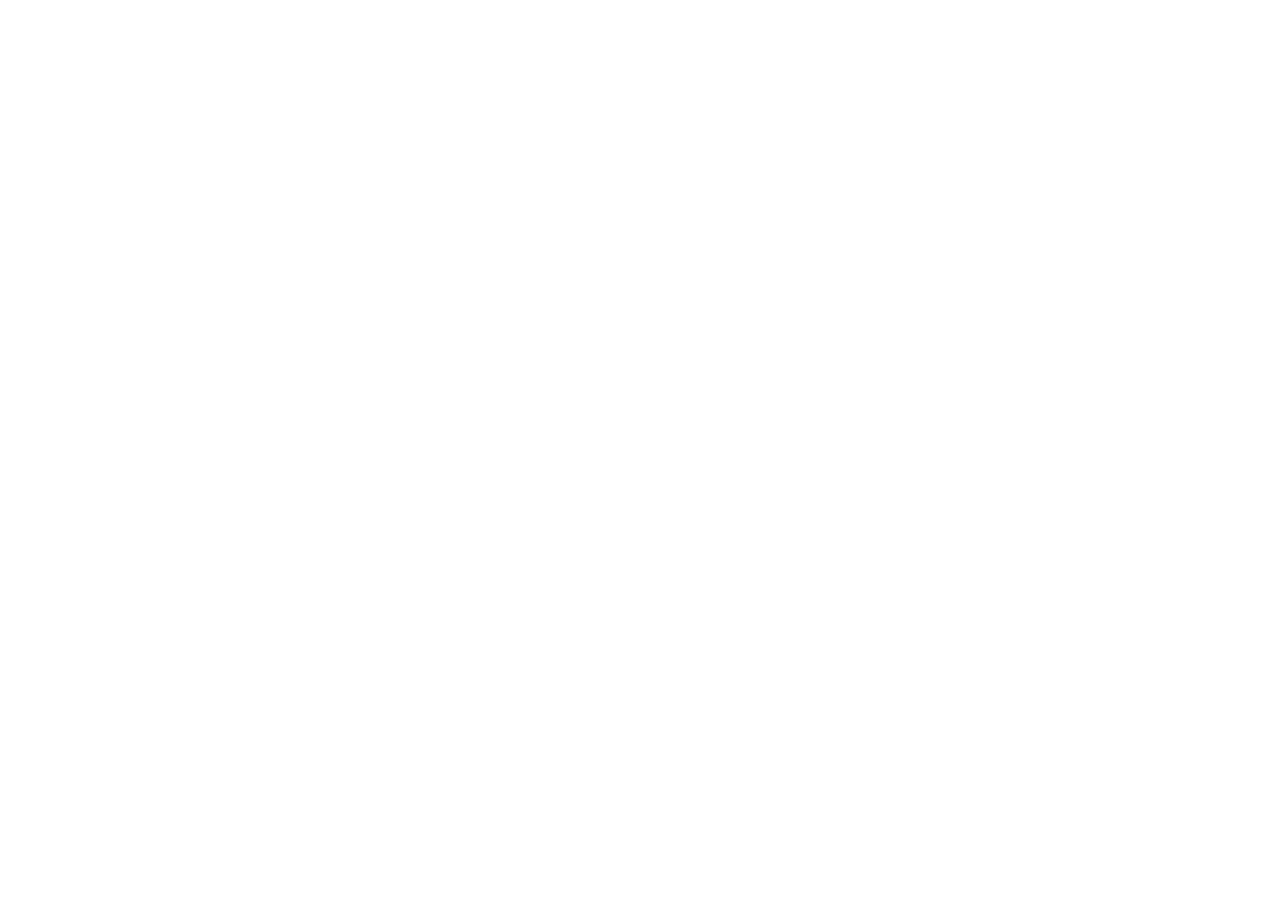
==== test.html @ b7223468 "Initial Commit" ====
<!DOCTYPE html>
<html lang="en">
<head>
    <meta charset="UTF-8">
    <meta name="viewport" content="width=device-width, initial-scale=1.0">
    <title>Document</title>
</head>
<body>
    



    <video
    autoplay="autoplay"
    loop="loop"
    muted="muted"
    width="639"
    height="460"
    playsinline=""
  >
    <source src="/Assets/jokerloop.mp4" type="video/mp4" />
  </video>


</body>
</html>
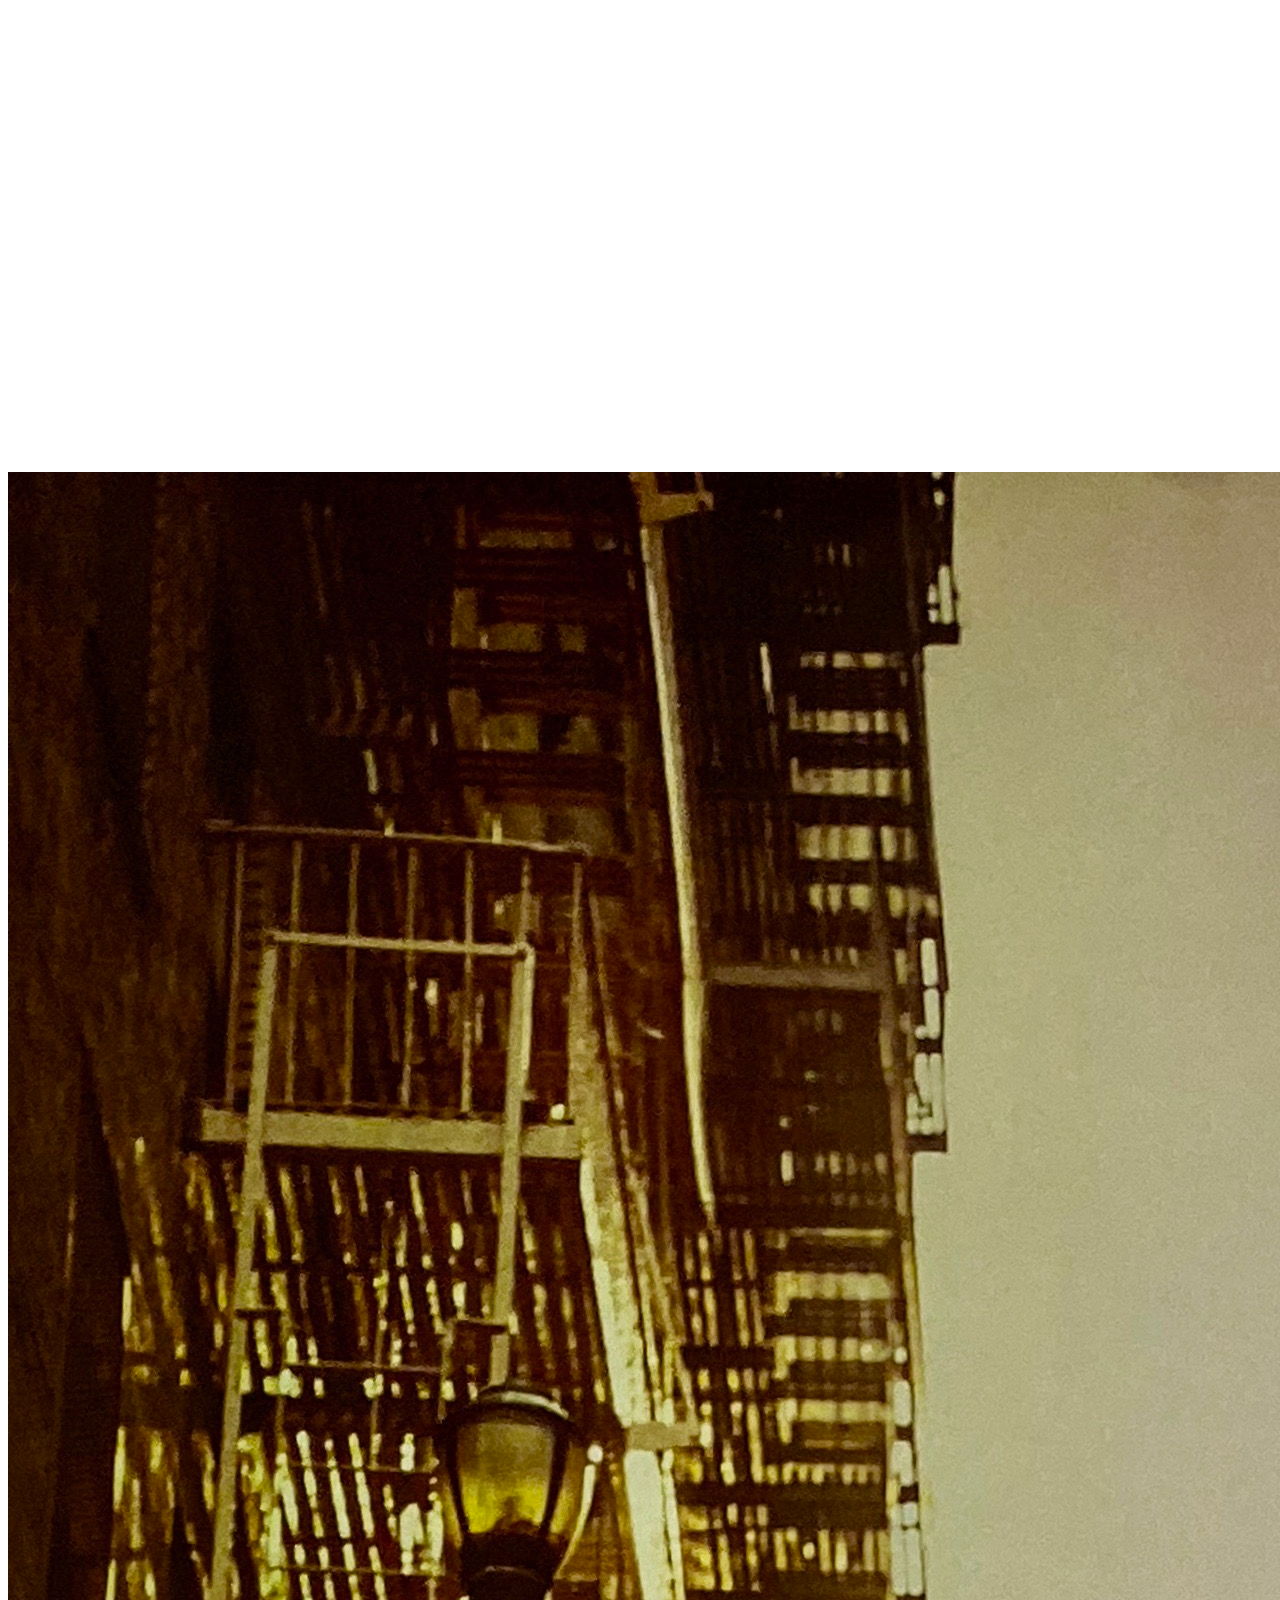
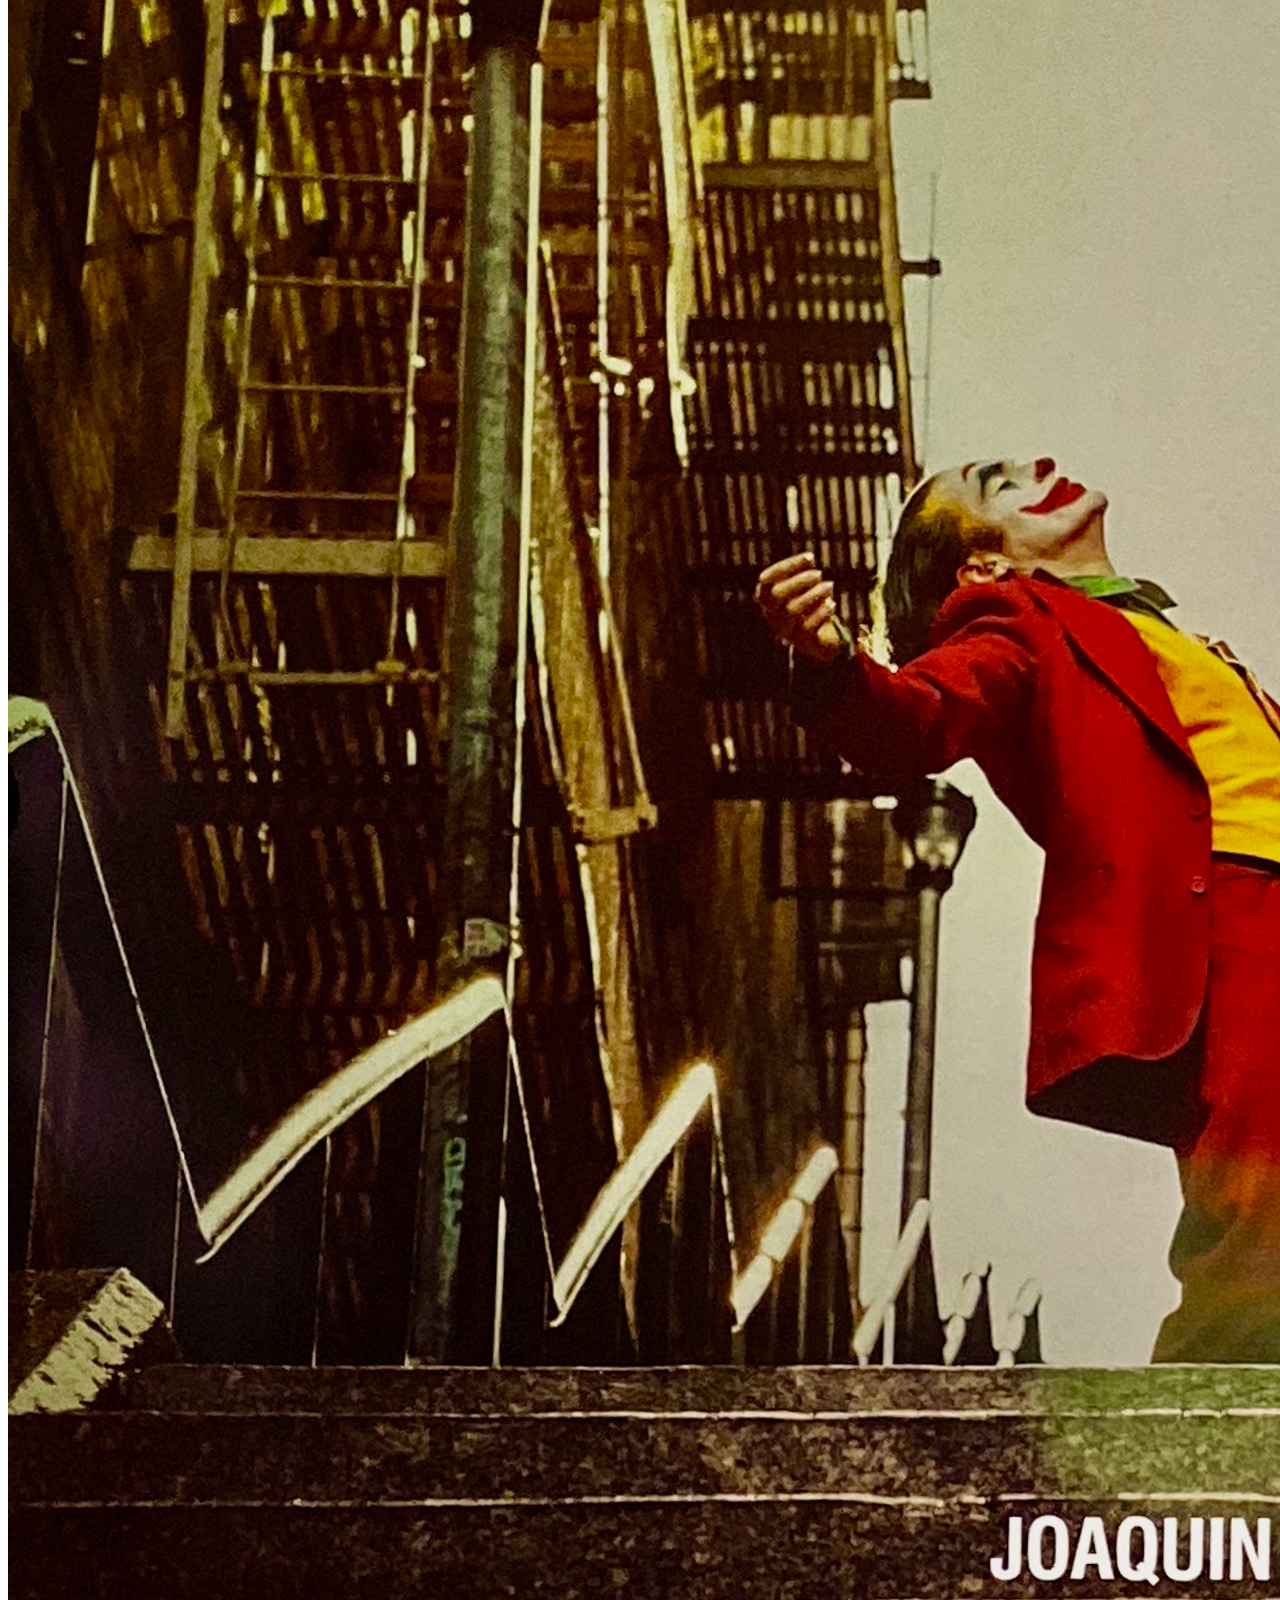
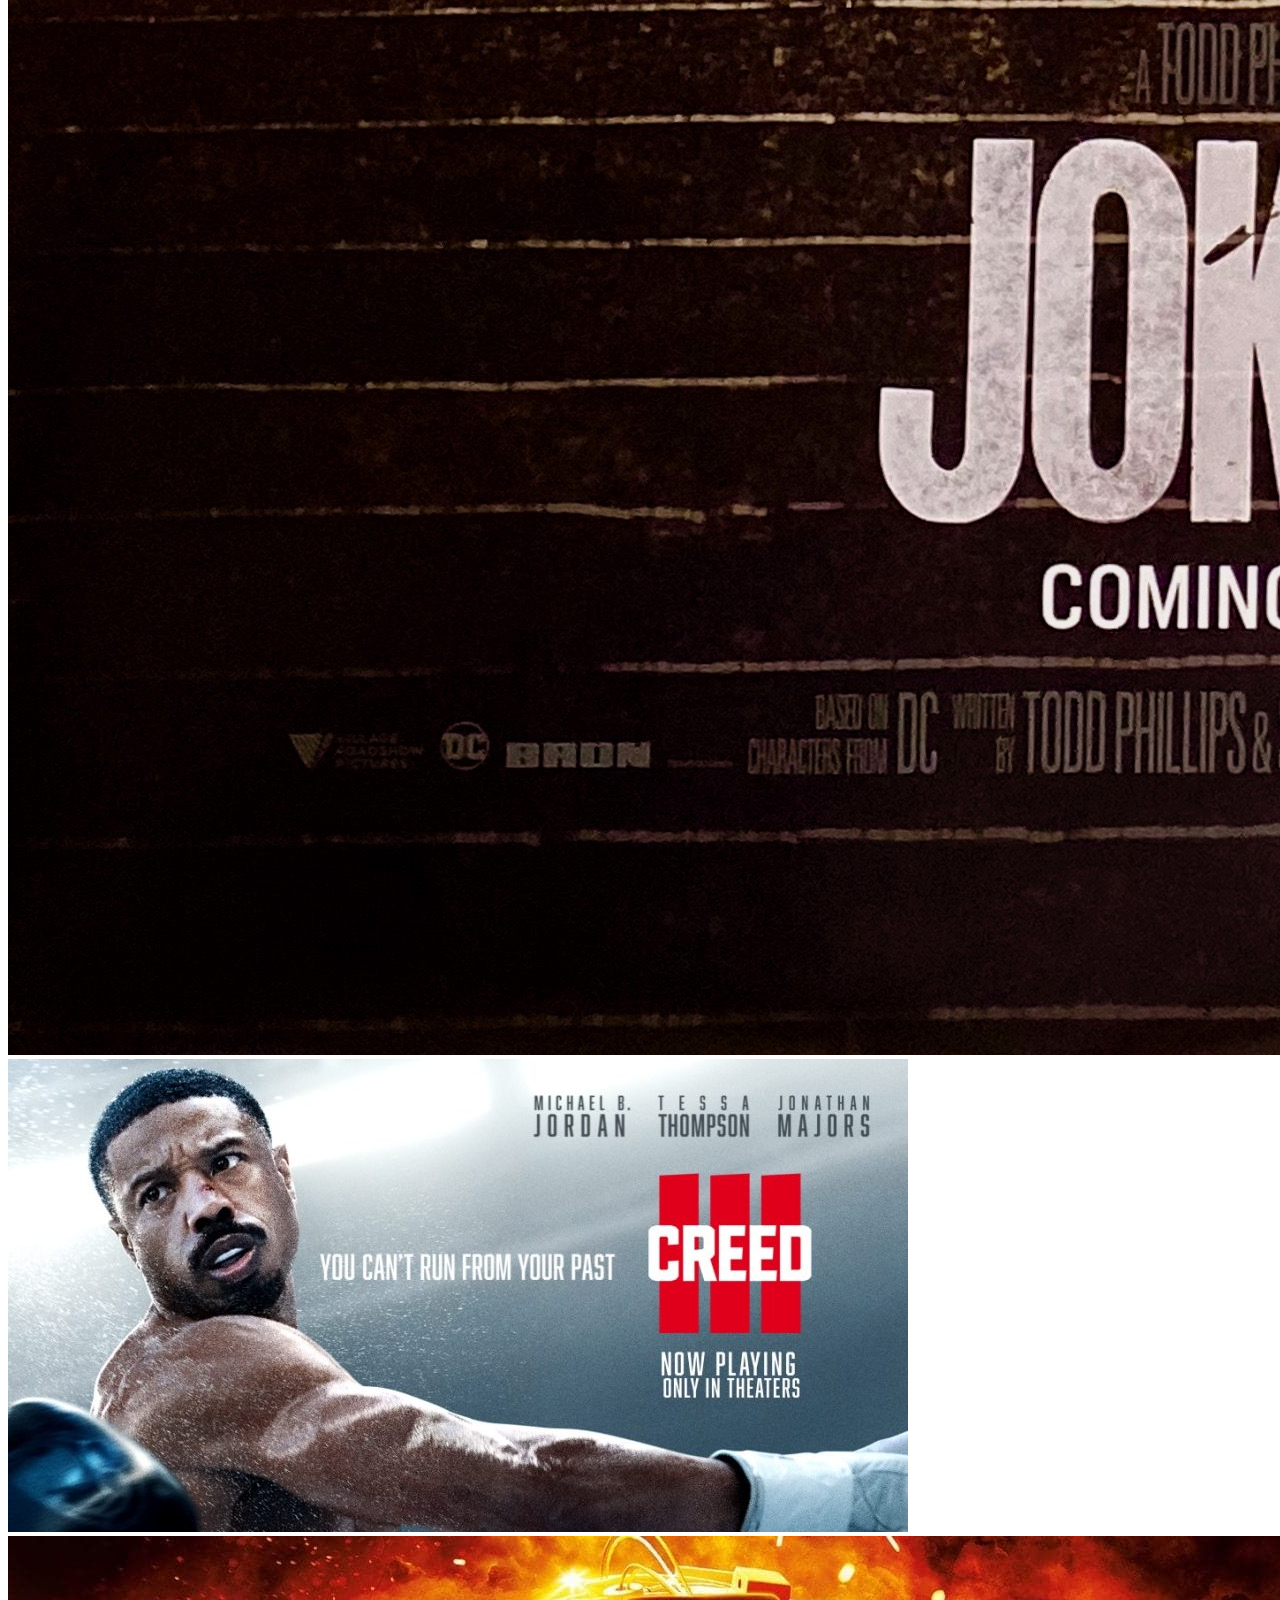
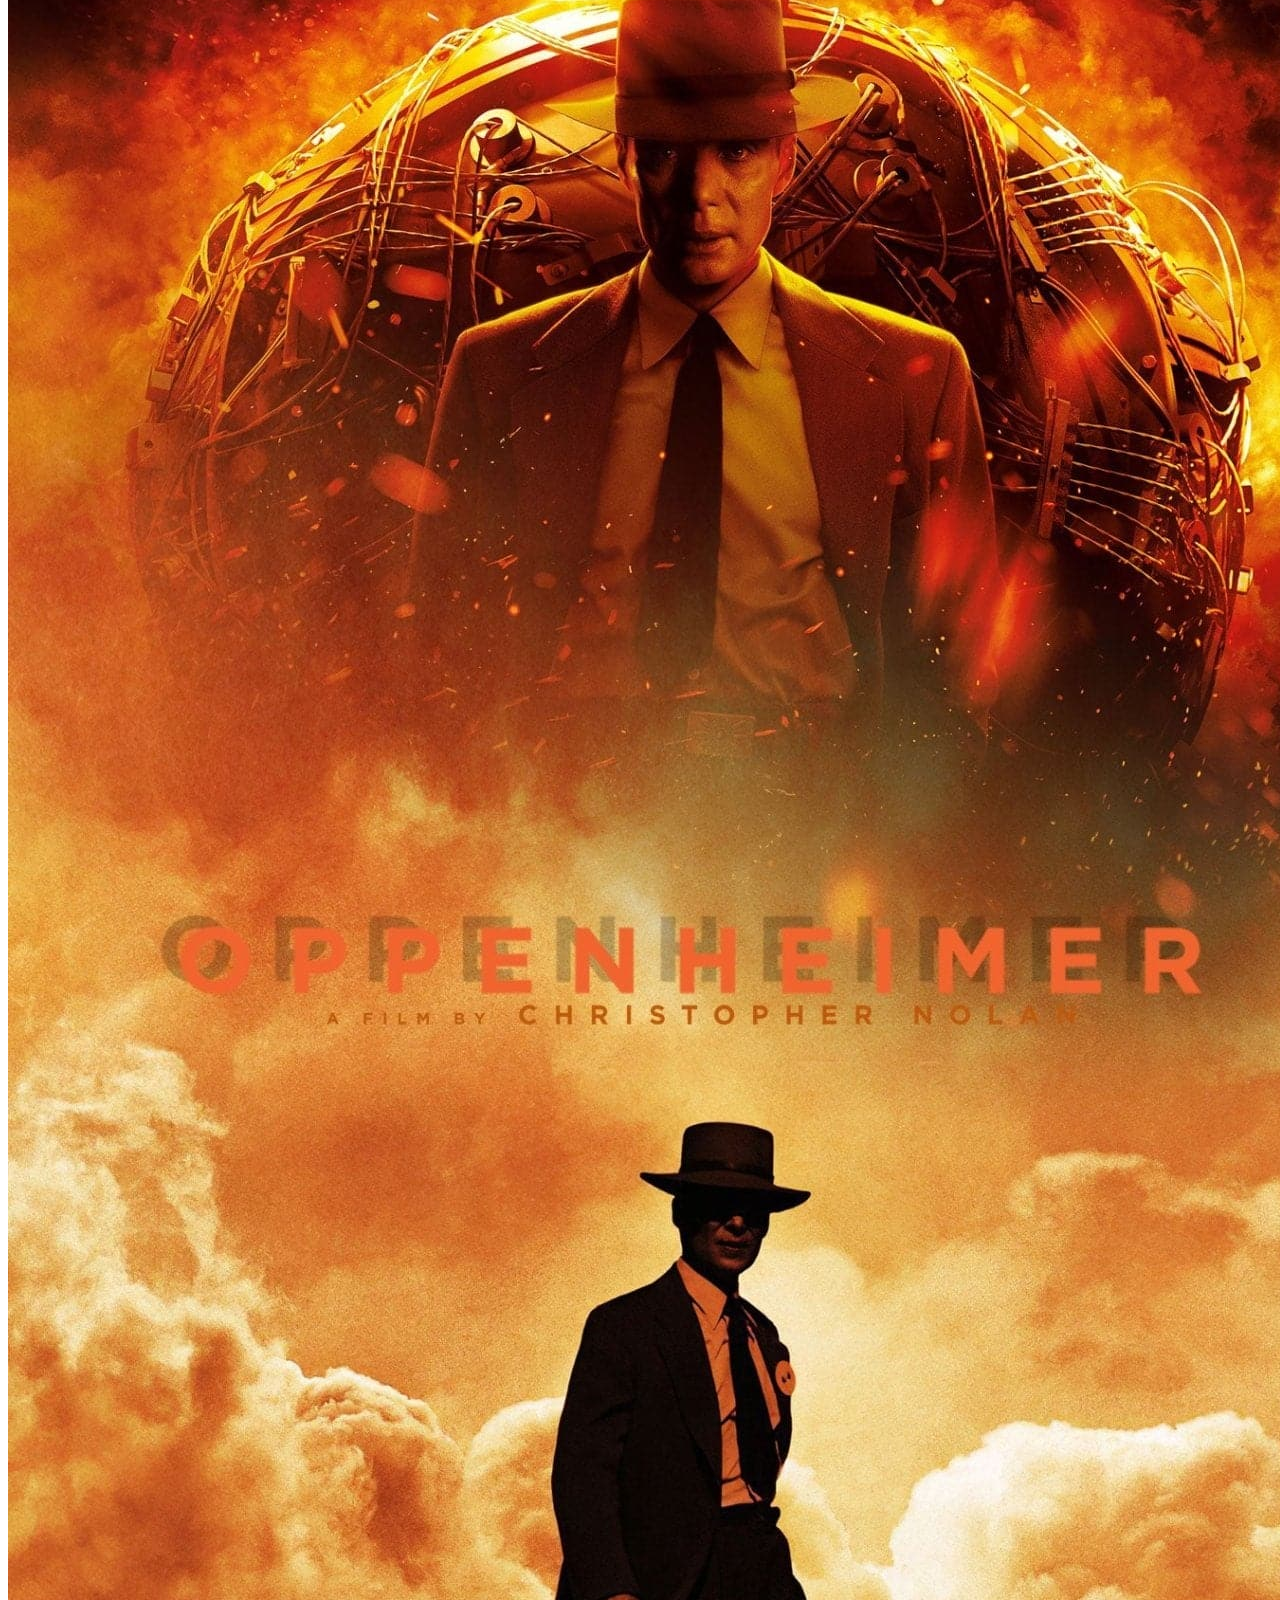
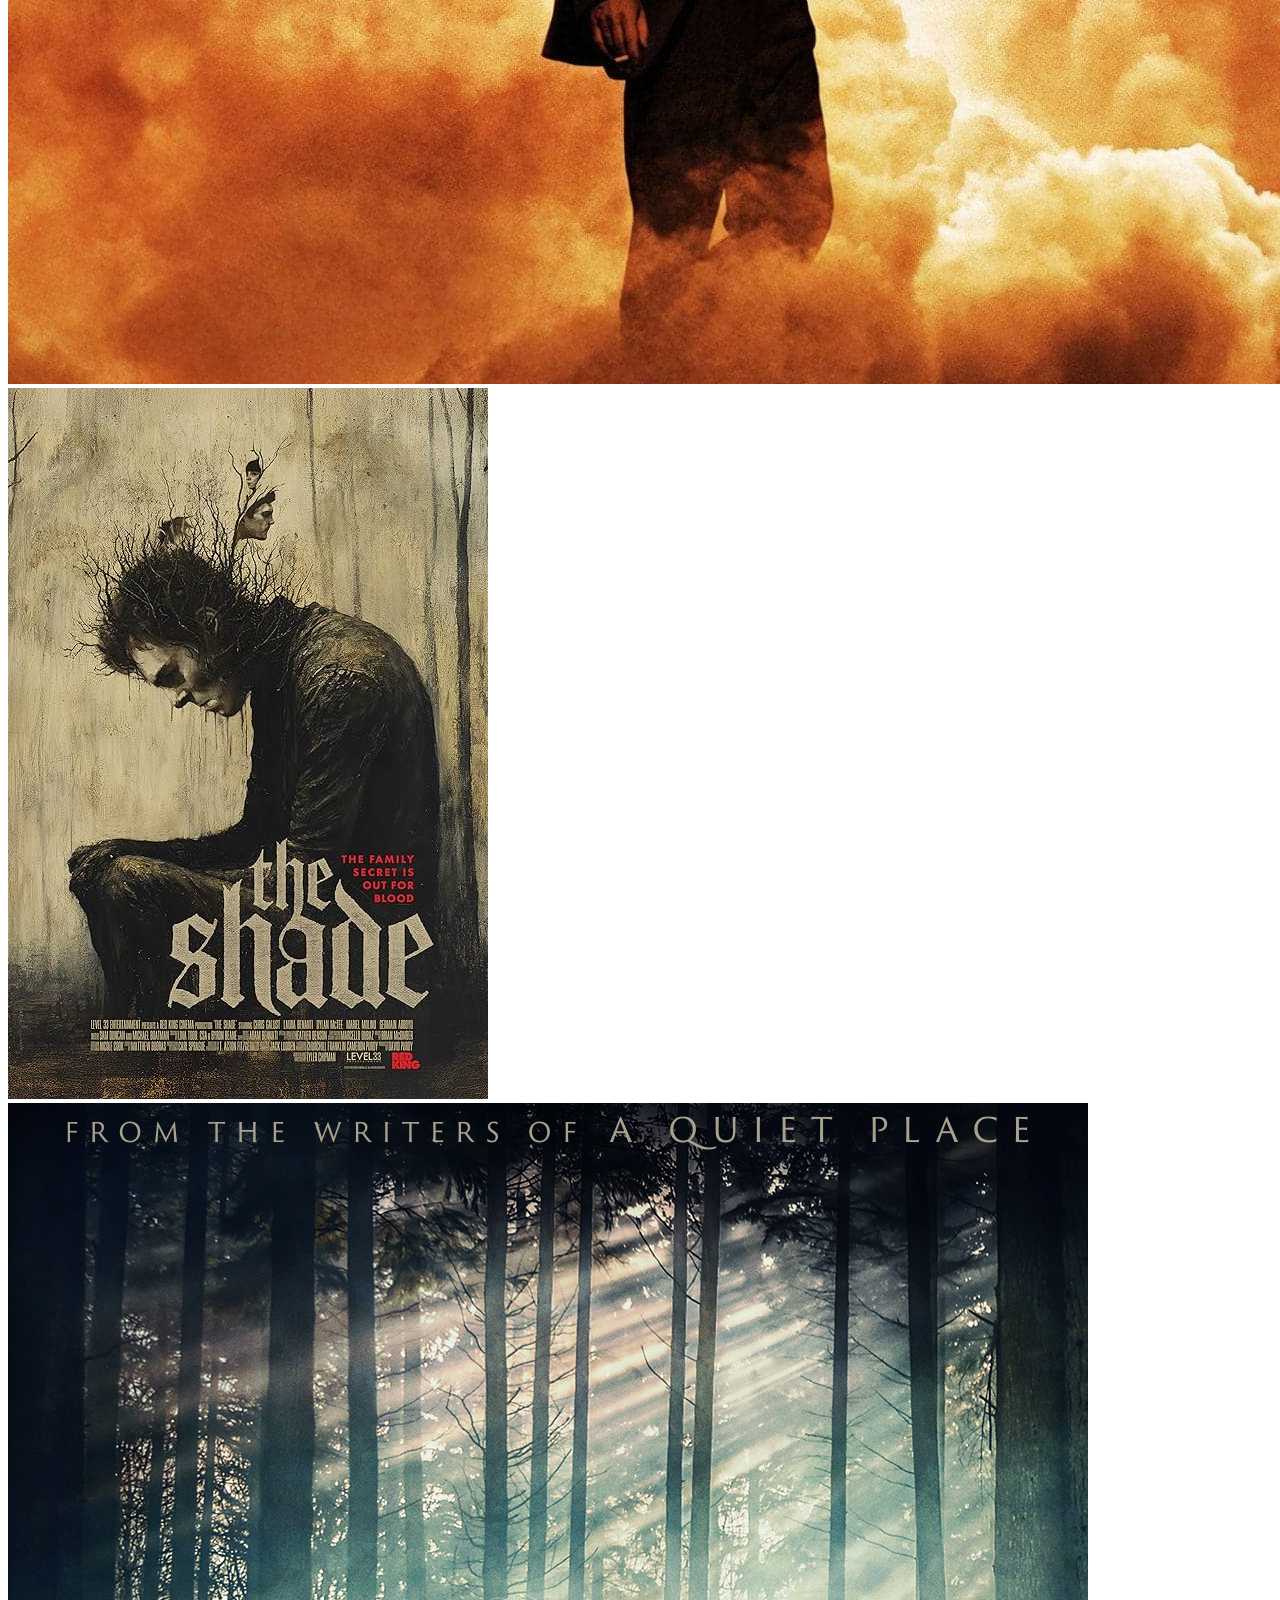
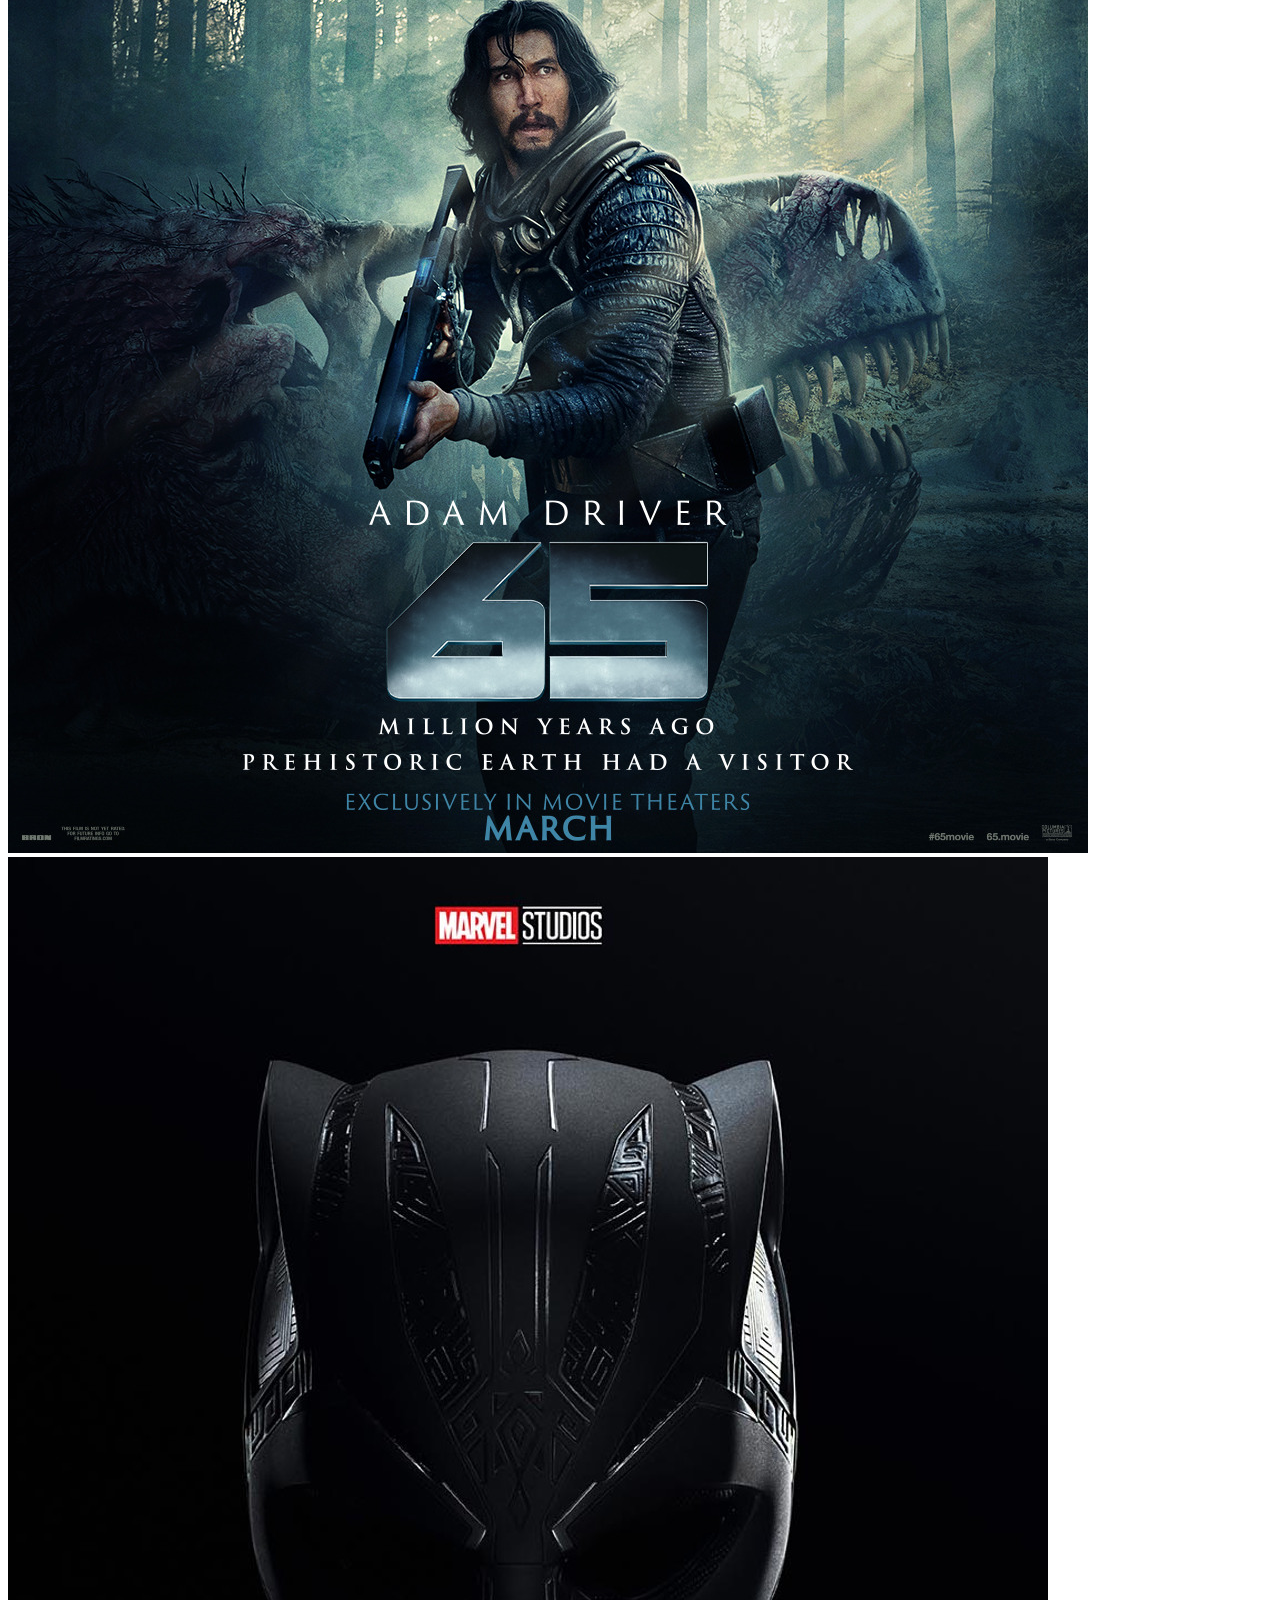
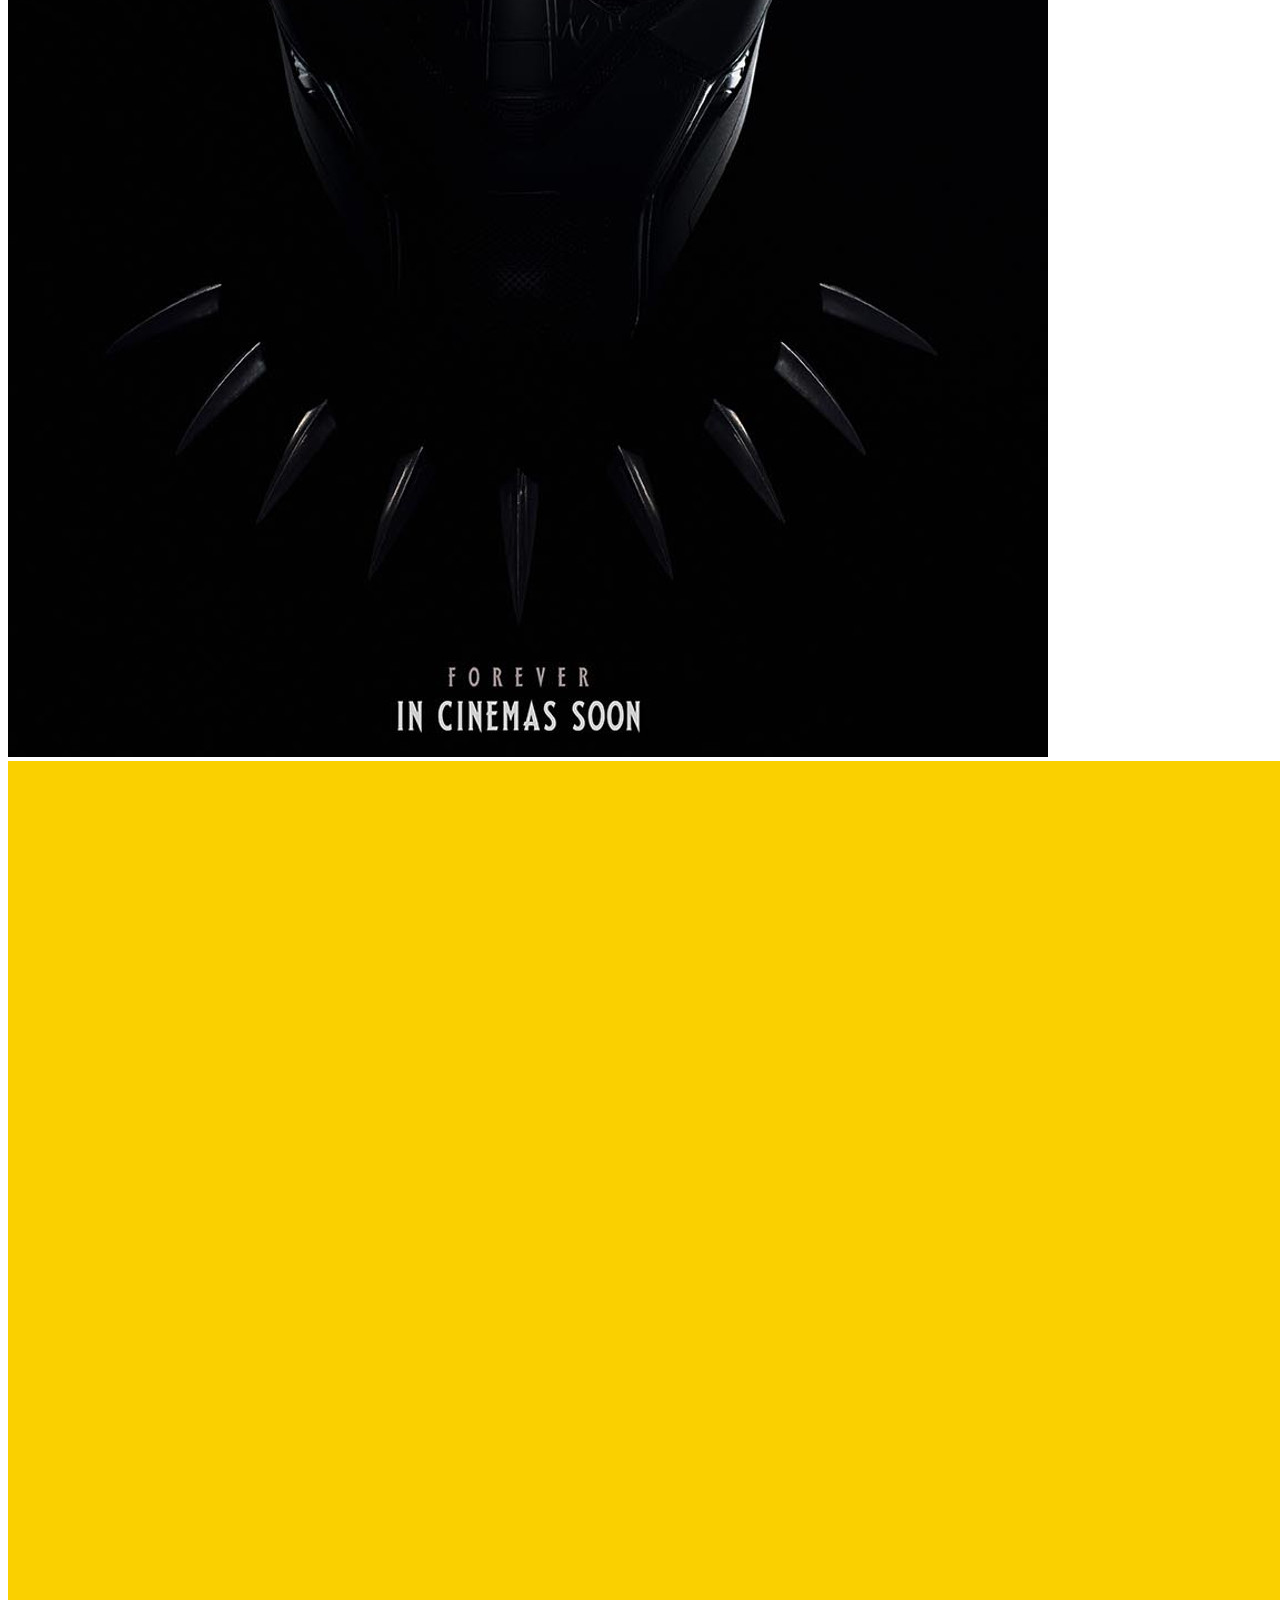
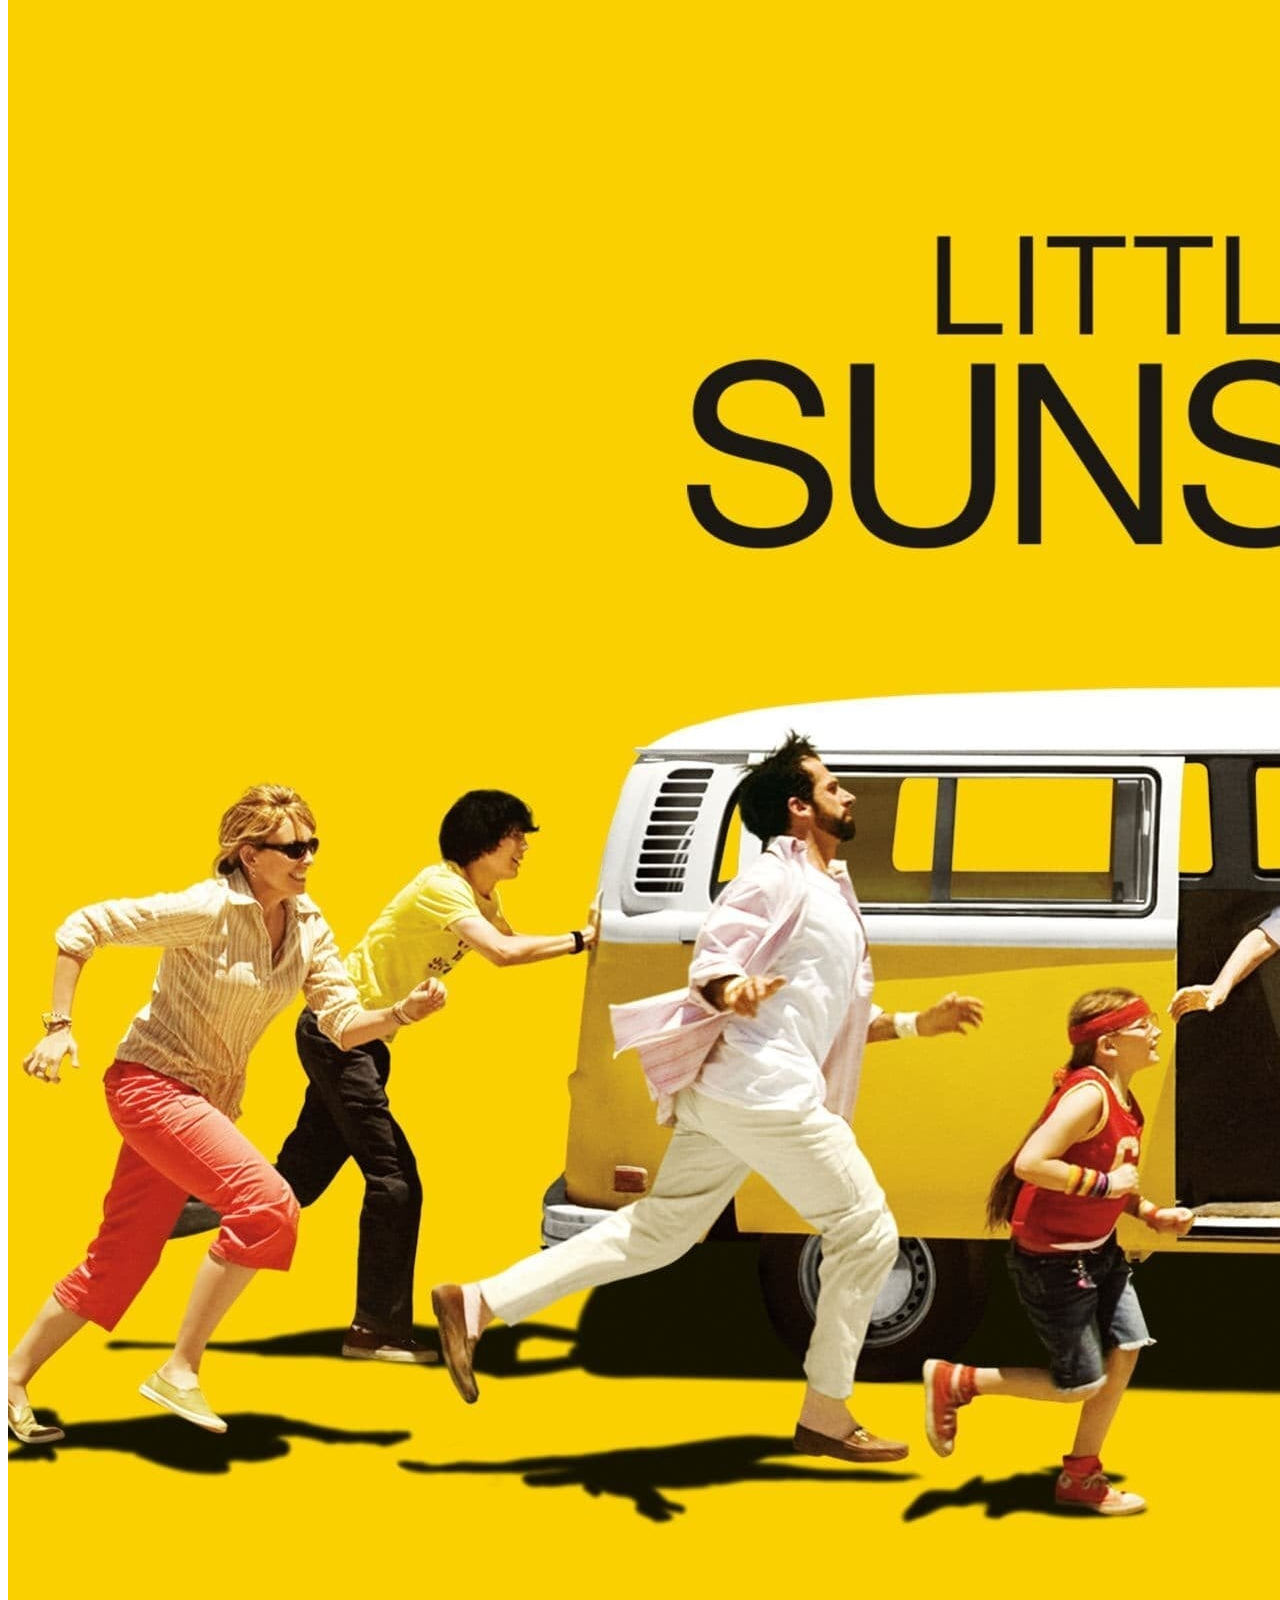
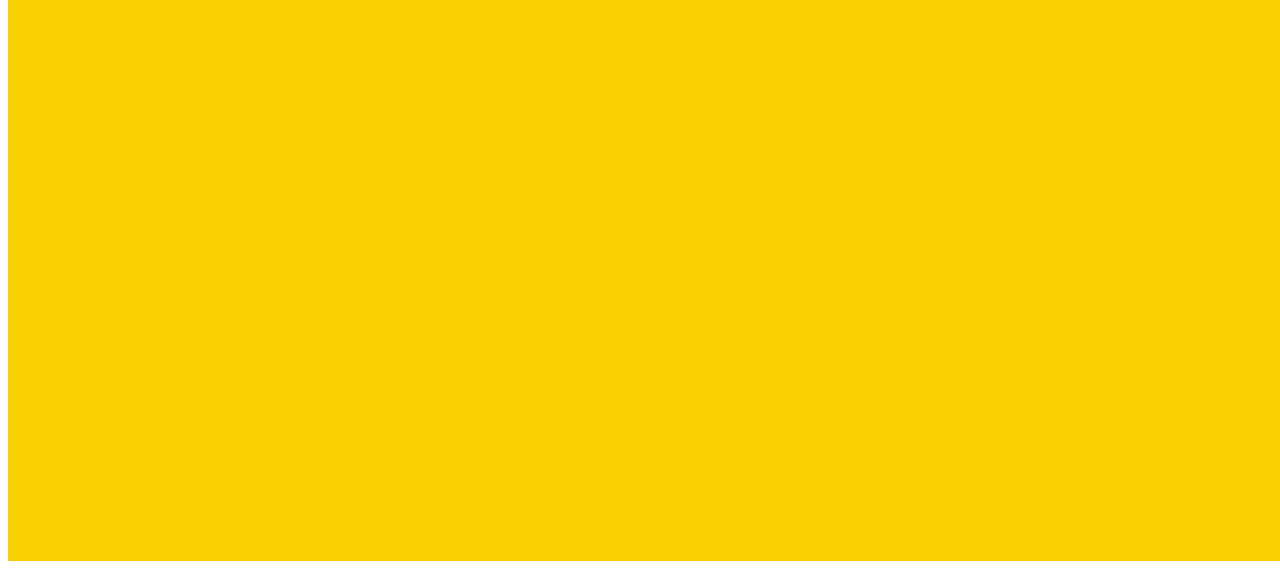
==== commit 31cab2d5: "updated some stuff" ====
--- a/test.html
+++ b/test.html
@@ -17,10 +17,18 @@
     width="639"
     height="460"
     playsinline=""
-  >
+    >
     <source src="/Assets/jokerloop.mp4" type="video/mp4" />
   </video>
+  
+  
+    <img src="Assets/thejoker.jpeg">
+    <img src="Assets/creed3header.jpg">
+    <img src="Assets/oppenheimer-movie-poster-113945.jpg">
+    <img src="Assets/MV5BMjQxMDgzNmItOWUyNi00YzYxLWI3MjgtM2Y4ZDg1YjkyMTA3XkEyXkFqcGc@._V1_QL75_UX480_.jpg" alt="">
+    <img src="Assets/MV5BZjU2MjdjN2UtY2JlMC00MmVmLThhNDgtZjY1Y2FhNzRmY2IzXkEyXkFqcGc@._V1_.jpg" alt="">
+    <img src="Assets/blackpanther2.jpg">
+    <img src="Assets/littlemisssuns.jpg">
 
-
-</body>
+    </body>
 </html>